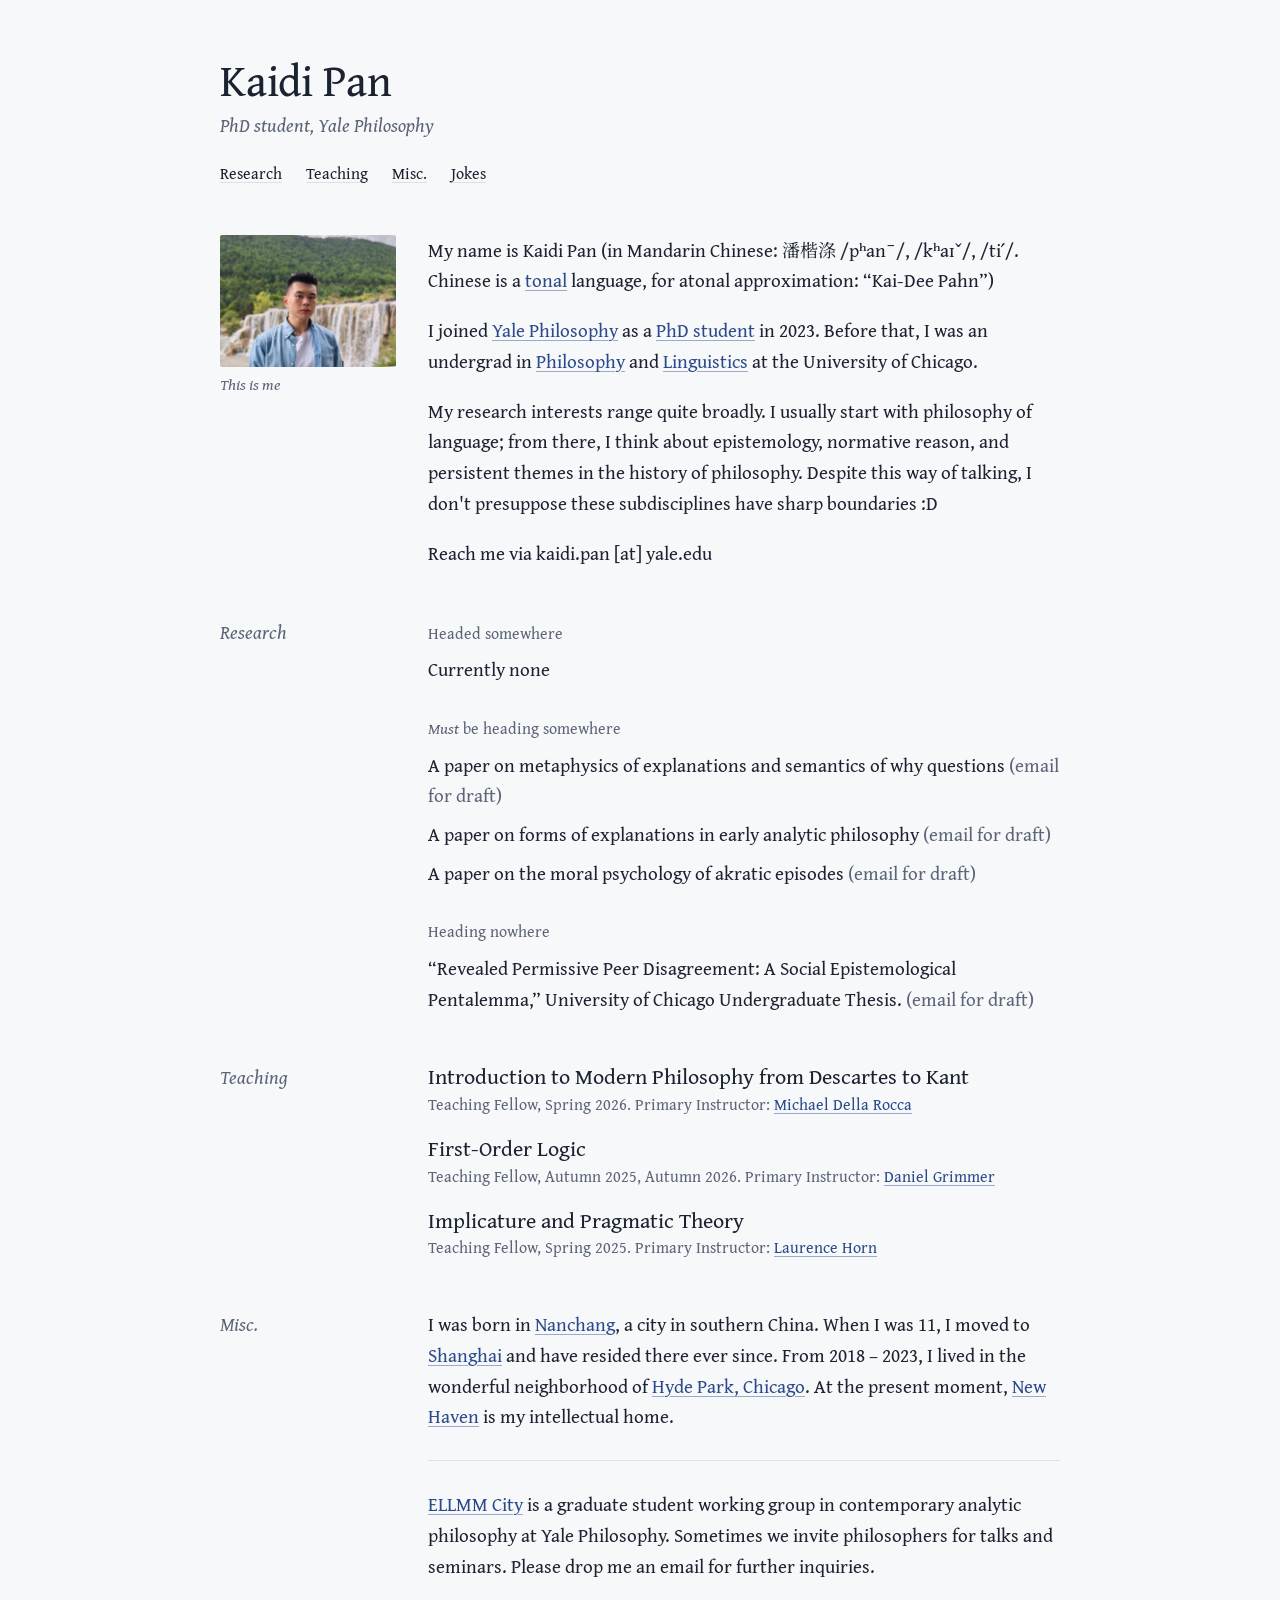
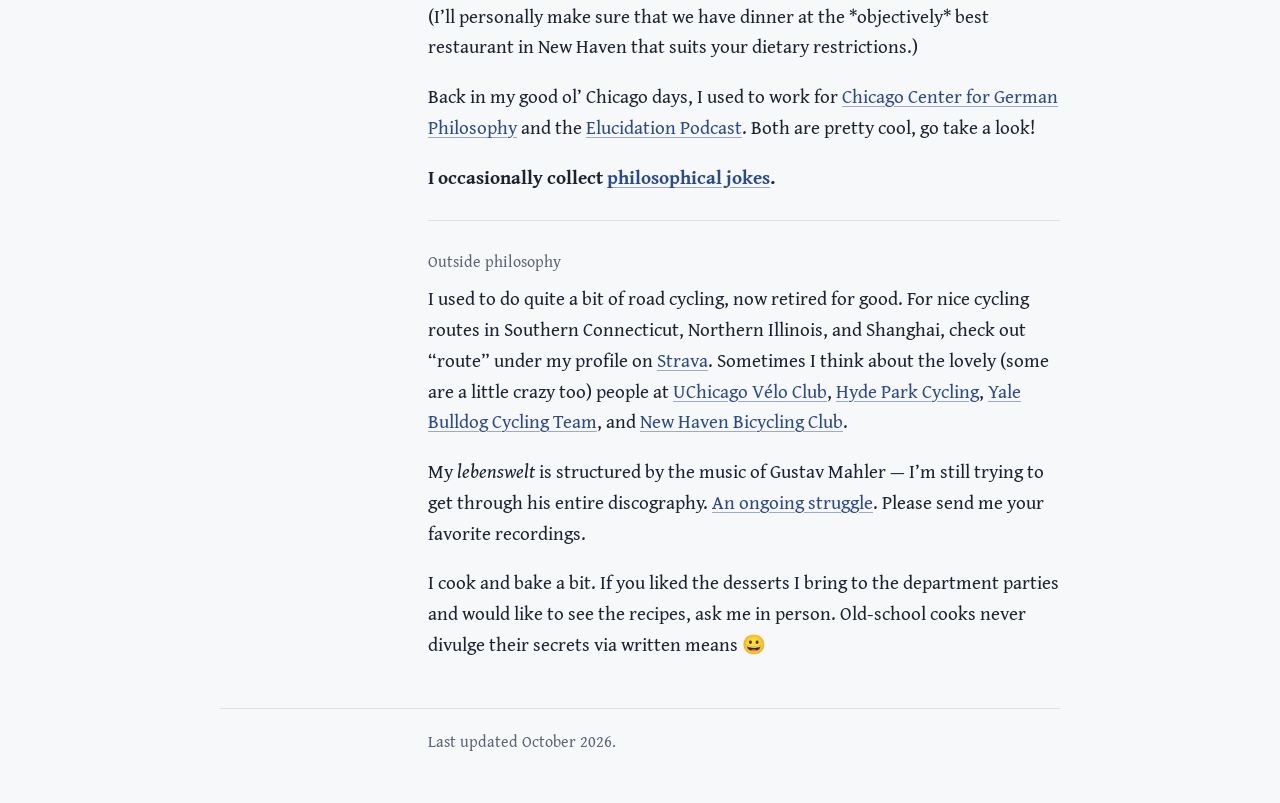
==== index.html @ ba074a7d "Remove 'TBD: Pragmatics' course entry Removed course entry for 'TBD: Pragmatics' from the teaching s" ====
<!doctype html>
<html lang="en">
<head>
  <meta charset="utf-8">
  <meta name="viewport" content="width=device-width, initial-scale=1, viewport-fit=cover">
  <title>Kaidi Pan</title>
  <meta name="description" content="Kaidi Pan, PhD student in philosophy at Yale: philosophy of language, epistemology, and normative reason / metaethics.">
  <link rel="icon" href="favicon.svg" type="image/svg+xml">
  <link rel="preconnect" href="https://fonts.googleapis.com">
  <link rel="preconnect" href="https://fonts.gstatic.com" crossorigin>
  <link rel="stylesheet" href="https://fonts.googleapis.com/css2?family=Gentium+Book+Plus:ital,wght@0,400;0,700;1,400;1,700&display=swap">
  <link rel="stylesheet" href="https://fonts.googleapis.com/css2?family=Noto+Serif+SC&text=%E6%BD%98%E6%A5%B7%E6%B6%A4&display=swap">
  <link rel="stylesheet" href="style.css">
</head>
<body>
<div class="page">

  <header class="masthead">
    <h1>Kaidi Pan</h1>
    <p class="role">PhD student, Yale Philosophy</p>
    <nav class="site-nav" aria-label="Site">
      <ul>
        <li><a href="#research">Research</a></li>
        <li><a href="#teaching">Teaching</a></li>
        <li><a href="#misc">Misc.</a></li>
        <li><a href="jokes.html">Jokes</a></li>
        <!-- To add a CV: put cv.pdf in this folder and uncomment the next line.
        <li><a href="cv.pdf">CV</a></li>
        -->
      </ul>
    </nav>
  </header>

  <main class="stack">

    <!-- HELLO -->
    <section class="row intro" id="hello" aria-label="Hello">
      <figure class="portrait">
        <img src="photo.jpg" width="667" height="500" alt="Kaidi Pan" onerror="this.closest('figure').hidden = true">
        <figcaption>This is me</figcaption>
      </figure>
      <div class="body">
        <p>My name is Kaidi Pan (in Mandarin Chinese: <span lang="zh-Hans" class="hanzi">潘楷涤</span> <span class="ipa">/pʰanˉ/, /kʰaɪˇ/, /tiˊ/</span>. Chinese is a <a href="https://en.wikipedia.org/wiki/Standard_Chinese_phonology#Tones" target="_blank">tonal</a> language, for atonal approximation: “Kai-Dee Pahn”)</p>
        <p>I joined <a href="https://philosophy.yale.edu/" target="_blank">Yale Philosophy</a> as a <a href="https://philosophy.yale.edu/people/graduate-students" target="_blank">PhD student</a> in 2023. Before that, I was an undergrad in <a href="https://philosophy.uchicago.edu/" target="_blank">Philosophy</a> and <a href="https://linguistics.uchicago.edu/">Linguistics</a> at the University of Chicago.</p>
        <p>My research interests range quite broadly. I usually start with philosophy of language; from there, I think about epistemology, normative reason, and persistent themes in the history of philosophy. Despite this way of talking, I don't presuppose these subdisciplines have sharp boundaries :D</p>
        <p>Reach me via kaidi.pan [at] yale.edu</p>
      </div>
    </section>

    <!-- RESEARCH -->
    <section class="row" id="research">
      <h2>Research</h2>
      <div class="body">

        <h3 class="group">Headed somewhere</h3>
        <ul class="items">
          <li>Currently none</li>
          <!-- When a paper is accepted, replace "Currently none" with e.g.
          <li>“Paper Title,” <i>Journal Name</i>, forthcoming. <a href="papers/title.pdf">PDF</a></li>
          -->
        </ul>

        <h3 class="group"><em>Must</em> be heading somewhere</h3>
        <ul class="items">
          <li>A paper on metaphysics of explanations and semantics of why questions <span class="note">(email for draft)</span></li>
          <li>A paper on forms of explanations in early analytic philosophy <span class="note">(email for draft)</span></li>
          <li>A paper on the moral psychology of akratic episodes <span class="note">(email for draft)</span></li>
        </ul>

        <h3 class="group">Heading nowhere</h3>
        <ul class="items">
          <li>“Revealed Permissive Peer Disagreement: A Social Epistemological Pentalemma,” University of Chicago Undergraduate Thesis. <span class="note">(email for draft)</span></li>
        </ul>

      </div>
    </section>

    <!-- TEACHING -->
    <section class="row" id="teaching">
      <h2>Teaching</h2>
      <div class="body">
        <ul class="items courses">
          <li>
            <span class="course">Introduction to Modern Philosophy from Descartes to Kant</span>
            <span class="note">Teaching Fellow, Spring 2026. Primary Instructor: <a href="https://philosophy.yale.edu/profile/michael-della-rocca" target="_blank">Michael Della Rocca</a></span>
          </li>
          <li>
            <span class="course">First-Order Logic</span>
            <span class="note">Teaching Fellow, Autumn 2025, Autumn 2026. Primary Instructor: <a href="https://danielgrimmer.github.io/" target="_blank">Daniel Grimmer</a></span>
          </li>
          <li>
            <span class="course">Implicature and Pragmatic Theory</span>
            <span class="note">Teaching Fellow, Spring 2025. Primary Instructor: <a href="https://ling.yale.edu/profile/laurence-r-horn" target="_blank">Laurence Horn</a></span>
          </li>
        </ul>
      </div>
    </section>

    <!-- MISC. -->
    <section class="row" id="misc">
      <h2>Misc.</h2>
      <div class="body">
        <p>I was born in <a href="https://en.wikipedia.org/wiki/Nanchang" target="_blank">Nanchang</a>, a city in southern China. When I was 11, I moved to <a href="https://en.wikipedia.org/wiki/Shanghai" target="_blank">Shanghai</a> and have resided there ever since. From 2018 – 2023, I lived in the wonderful neighborhood of <a href="https://en.wikipedia.org/wiki/Hyde_Park,_Chicago" target="_blank">Hyde Park, Chicago</a>. At the present moment, <a href="https://en.wikipedia.org/wiki/New_Haven,_Connecticut" target="_blank">New Haven</a> is my intellectual home.</p>

        <hr>

        <p><a href="https://philosophy.yale.edu/graduates/working-groups" target="_blank">ELLMM City</a> is a graduate student working group in contemporary analytic philosophy at Yale Philosophy. Sometimes we invite philosophers for talks and seminars. Please drop me an email for further inquiries.</p>
        <p>(I’ll personally make sure that we have dinner at the *objectively* best restaurant in New Haven that suits your dietary restrictions.)</p>
        <p>Back in my good ol’ Chicago days, I used to work for <a href="https://centerforgermanphilosophy.uchicago.edu/ "target="_blank">Chicago Center for German Philosophy</a> and the <a href="https://elucidations.vercel.app/" target="_blank">Elucidation Podcast</a>. Both are pretty cool, go take a look!</p>
        <p><strong>I occasionally collect <a href="jokes.html">philosophical jokes</a>.</strong></p>

        <hr>

        <h3 class="group">Outside philosophy</h3>
        <p>I used to do quite a bit of road cycling, now retired for good. For nice cycling routes in Southern Connecticut, Northern Illinois, and Shanghai, check out “route” under my profile on <a href="https://www.strava.com/athletes/47119858" target="_blank">Strava</a>. Sometimes I think about the lovely (some are a little crazy too) people at <a href="https://blueprint.uchicago.edu/organization/ucvc" target="_blank">UChicago Vélo Club</a>, <a href="https://hydeparkcycling.org/" target="_blank">Hyde Park Cycling</a>, <a href="http://www.yalecycling.org/" target="_blank">Yale Bulldog Cycling Team</a>, and <a href="https://www.newhavenbicyclingclub.org/" target="_blank">New Haven Bicycling Club</a>.</p>
        <p>My <i lang="de">lebenswelt</i> is structured by the music of Gustav Mahler — I’m still trying to get through his entire discography. <a href="https://open.spotify.com/playlist/34QnlANJVB7xuvrB13A59O" target="_blank">An ongoing struggle</a>. Please send me your favorite recordings.</p>
        <p>I cook and bake a bit. If you liked the desserts I bring to the department parties and would like to see the recipes, ask me in person. Old-school cooks never divulge their secrets via written means 😀</p>
      </div>
    </section>

  </main>

  <footer class="row colophon">
    <p class="body">Last updated October 2026.</p>
  </footer>

</div>
</body>
</html>
---- style.css ----
/* Layout: one column of reading text with a hanging margin on the left for
   example numbers, the photo and section names, the way a linguistics paper
   sets its numbered examples. On phones the margin folds away and everything
   stacks. */

:root {
  /* Colour: cool paper, dark ink, blue-black fountain-pen accent */
  --paper: #f7f8fa;
  --ink: #1b2230;
  --muted: #5b6577;
  --rule: #dce0e7;
  --accent: #2b4a8b;
  --todo-bg: #fff0a6;
  --todo-ink: #3d3300;

  /* Type: Gentium, the typeface linguists use for examples and IPA */
  --serif: "Gentium Book Plus", "Gentium Plus", "Charis SIL", Georgia, "Times New Roman", serif;
  --hanzi: "Noto Serif SC", "Songti SC", "STSong", "SimSun", serif;
  --step--1: 1rem;
  --step-0: 1.1875rem;
  --step-1: 1.375rem;
  --step-3: 2.75rem;

  --margin-col: 11rem;
  color-scheme: light;
}

@media (prefers-color-scheme: dark) {
  :root:not([data-theme="light"]) {
    --paper: #121620;
    --ink: #e3e7ee;
    --muted: #9aa4b5;
    --rule: #2a3140;
    --accent: #9fb6ec;
    --todo-bg: #4a4214;
    --todo-ink: #fff4c2;
    color-scheme: dark;
  }
}

:root[data-theme="dark"] {
  --paper: #121620;
  --ink: #e3e7ee;
  --muted: #9aa4b5;
  --rule: #2a3140;
  --accent: #9fb6ec;
  --todo-bg: #4a4214;
  --todo-ink: #fff4c2;
  color-scheme: dark;
}

*, *::before, *::after { box-sizing: border-box; }

html { -webkit-text-size-adjust: 100%; }

[hidden] { display: none !important; }

body {
  margin: 0;
  background: var(--paper);
  color: var(--ink);
  font-family: var(--serif);
  font-size: var(--step-0);
  line-height: 1.62;
  font-kerning: normal;
  text-rendering: optimizeLegibility;
}

::selection { background: var(--accent); color: var(--paper); }

.page {
  max-width: 55rem;
  margin-inline: auto;
  padding-inline: 1.25rem;
  padding-block: 3.5rem 3rem;
  display: flex;
  flex-direction: column;
  gap: 3rem;
}

.stack {
  display: flex;
  flex-direction: column;
  gap: 3rem;
}

/* ---------- Links ---------- */

a {
  color: var(--accent);
  text-decoration-line: underline;
  text-decoration-thickness: 1px;
  text-underline-offset: 0.18em;
  text-decoration-color: color-mix(in srgb, var(--accent) 45%, transparent);
}
a:hover { text-decoration-color: var(--accent); }
a:focus-visible {
  outline: 2px solid var(--accent);
  outline-offset: 3px;
  border-radius: 2px;
}

/* ---------- Header ---------- */

.masthead { display: flex; flex-direction: column; gap: 0.35rem; }

.masthead h1 {
  margin: 0;
  font-size: var(--step-3);
  font-weight: 400;
  line-height: 1.1;
  letter-spacing: -0.005em;
  text-wrap: balance;
}
.masthead h1 a { color: inherit; text-decoration: none; }

.role { margin: 0; font-style: italic; color: var(--muted); }

.site-nav ul {
  list-style: none;
  margin: 0.9rem 0 0;
  padding: 0;
  display: flex;
  flex-wrap: wrap;
  gap: 0.25rem 1.5rem;
  font-size: var(--step--1);
}
.site-nav a { color: var(--ink); text-decoration-color: var(--rule); }
.site-nav a:hover { color: var(--accent); text-decoration-color: var(--accent); }
.site-nav a[aria-current="page"] { text-decoration-color: var(--ink); }

/* ---------- Margin grid (shared by the example and every section) ---------- */

.row {
  display: grid;
  grid-template-columns: minmax(0, 1fr);
  row-gap: 0.6rem;
}

@media (min-width: 48rem) {
  .row {
    grid-template-columns: var(--margin-col) minmax(0, 1fr);
    column-gap: 2rem;
    align-items: baseline;
  }
  .row > .body { grid-column: 2; }
  .row.intro { align-items: start; }
}

/* ---------- Example (1) ---------- */

.example {
  margin: 0;
  grid-template-columns: 2.75rem minmax(0, 1fr);
  align-items: baseline;
  font-size: var(--step-1);
  line-height: 1.5;
}
@media (min-width: 48rem) {
  .example { grid-template-columns: var(--margin-col) minmax(0, 1fr); column-gap: 2rem; }
}

.exnum { color: var(--muted); font-variant-numeric: tabular-nums; }

.ex-items { list-style: none; margin: 0; padding: 0; }
.ex-items li {
  display: grid;
  grid-template-columns: 1.8rem minmax(0, 1fr);
}
.ex-items li > span:first-child { color: var(--muted); }

/* ---------- Photo ---------- */

.portrait {
  margin: 0 0 0.6rem;
  max-width: var(--margin-col);
  display: flex;
  flex-direction: column;
  gap: 0.35rem;
}
.portrait img {
  display: block;
  width: 100%;
  height: auto;
  aspect-ratio: 4 / 3;
  object-fit: cover;
  border-radius: 2px;
}
.portrait figcaption { font-size: var(--step--1); font-style: italic; color: var(--muted); }

/* ---------- Sections ---------- */

.row > h2 {
  margin: 0;
  font-size: var(--step-0);
  font-weight: 400;
  font-style: italic;
  color: var(--muted);
}

.body { min-width: 0; }
.body > :first-child { margin-top: 0; }
.body > :last-child { margin-bottom: 0; }

p { margin: 0 0 1em; max-width: 36em; }

.hanzi { font-family: var(--hanzi); font-size: 0.95em; }
.ipa { white-space: nowrap; }

hr {
  border: 0;
  border-top: 1px solid var(--rule);
  margin: 1.75rem 0;
  max-width: 36em;
}

h3.group {
  margin: 0 0 0.5rem;
  font-size: var(--step--1);
  font-weight: 400;
  color: var(--muted);
}
.body > * + h3.group { margin-top: 1.9rem; }
hr + h3.group { margin-top: 0 !important; }

.items {
  list-style: none;
  margin: 0;
  padding: 0;
  display: flex;
  flex-direction: column;
  gap: 0.5rem;
  max-width: 36em;
}

.note { color: var(--muted); }

.courses { gap: 1rem; }
.courses li { display: flex; flex-direction: column; }
.courses .course { font-size: var(--step-1); line-height: 1.35; }
.courses .note { font-size: var(--step--1); }

/* ---------- Footer ---------- */

.colophon {
  padding-top: 1.25rem;
  border-top: 1px solid var(--rule);
  font-size: var(--step--1);
  color: var(--muted);
}
.colophon p { margin: 0; }

/* ---------- Jokes page ---------- */

.epigraph { margin: 1.25rem 0 0; max-width: 34em; }
.epigraph p:first-child { font-size: var(--step-1); line-height: 1.45; margin-bottom: 0.35rem; }

.joke-list { display: flex; flex-direction: column; }

.joke {
  padding-block: 1.75rem;
  border-top: 1px solid var(--rule);
}
.joke:first-child { border-top: 0; padding-top: 0; }
.joke:last-child { padding-bottom: 0; }

.joke > .label {
  margin: 0;
  font-size: var(--step--1);
  font-weight: 400;
  line-height: 1.45;
  color: var(--muted);
  text-wrap: balance;
}

.joke .body p { margin: 0 0 0.55em; }
.joke .body p.variant { margin-top: 1.2rem; }
.joke .body .source,
.epigraph .source { color: var(--muted); font-size: var(--step--1); }

/* ---------- Placeholders you still need to fill in ---------- */

mark.todo {
  background: var(--todo-bg);
  color: var(--todo-ink);
  padding: 0.05em 0.25em;
  border-radius: 2px;
  font-size: 0.92em;
}

@media print {
  .site-nav { display: none; }
  body { background: #fff; color: #000; }
}
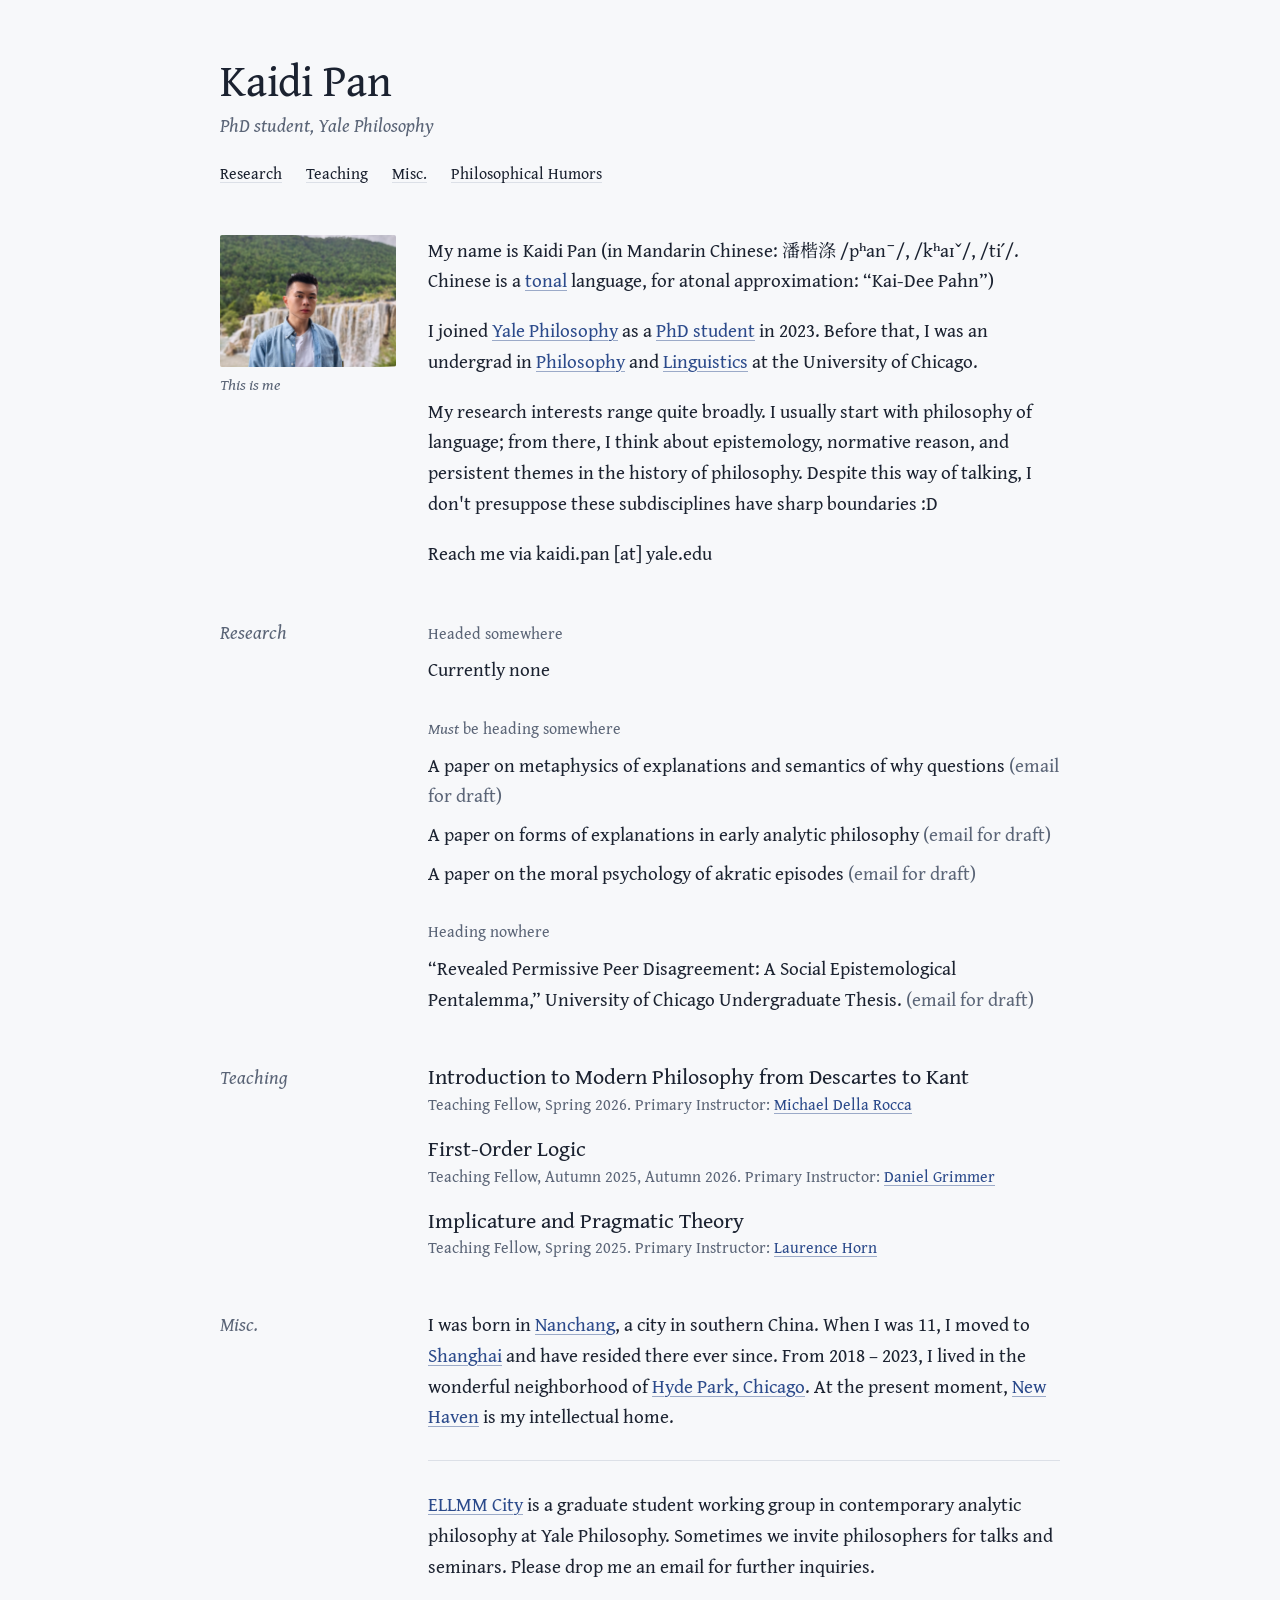
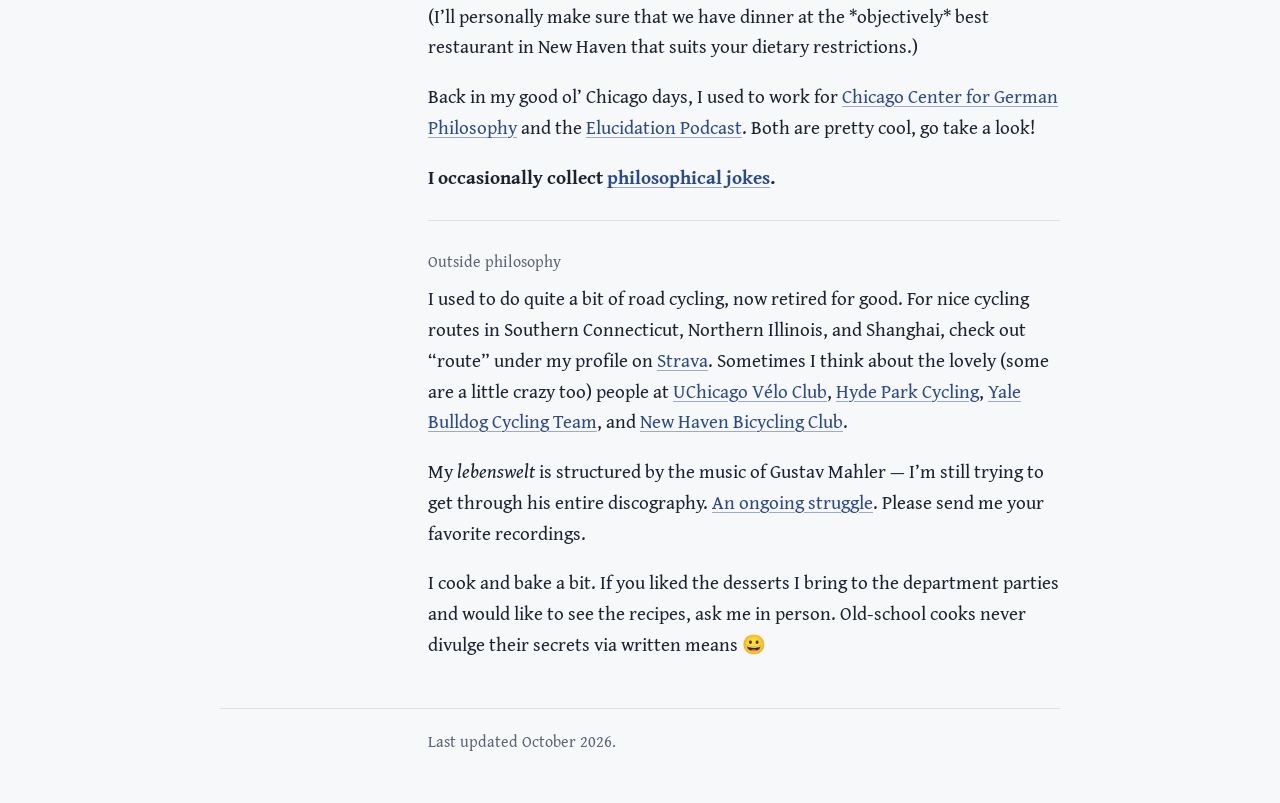
==== commit 82834b6c: "Rename 'Jokes' link to 'Philosophical Humors'" ====
--- a/index.html
+++ b/index.html
@@ -23,7 +23,7 @@
         <li><a href="#research">Research</a></li>
         <li><a href="#teaching">Teaching</a></li>
         <li><a href="#misc">Misc.</a></li>
-        <li><a href="jokes.html">Jokes</a></li>
+        <li><a href="jokes.html">Philosophical Humors</a></li>
         <!-- To add a CV: put cv.pdf in this folder and uncomment the next line.
         <li><a href="cv.pdf">CV</a></li>
         -->
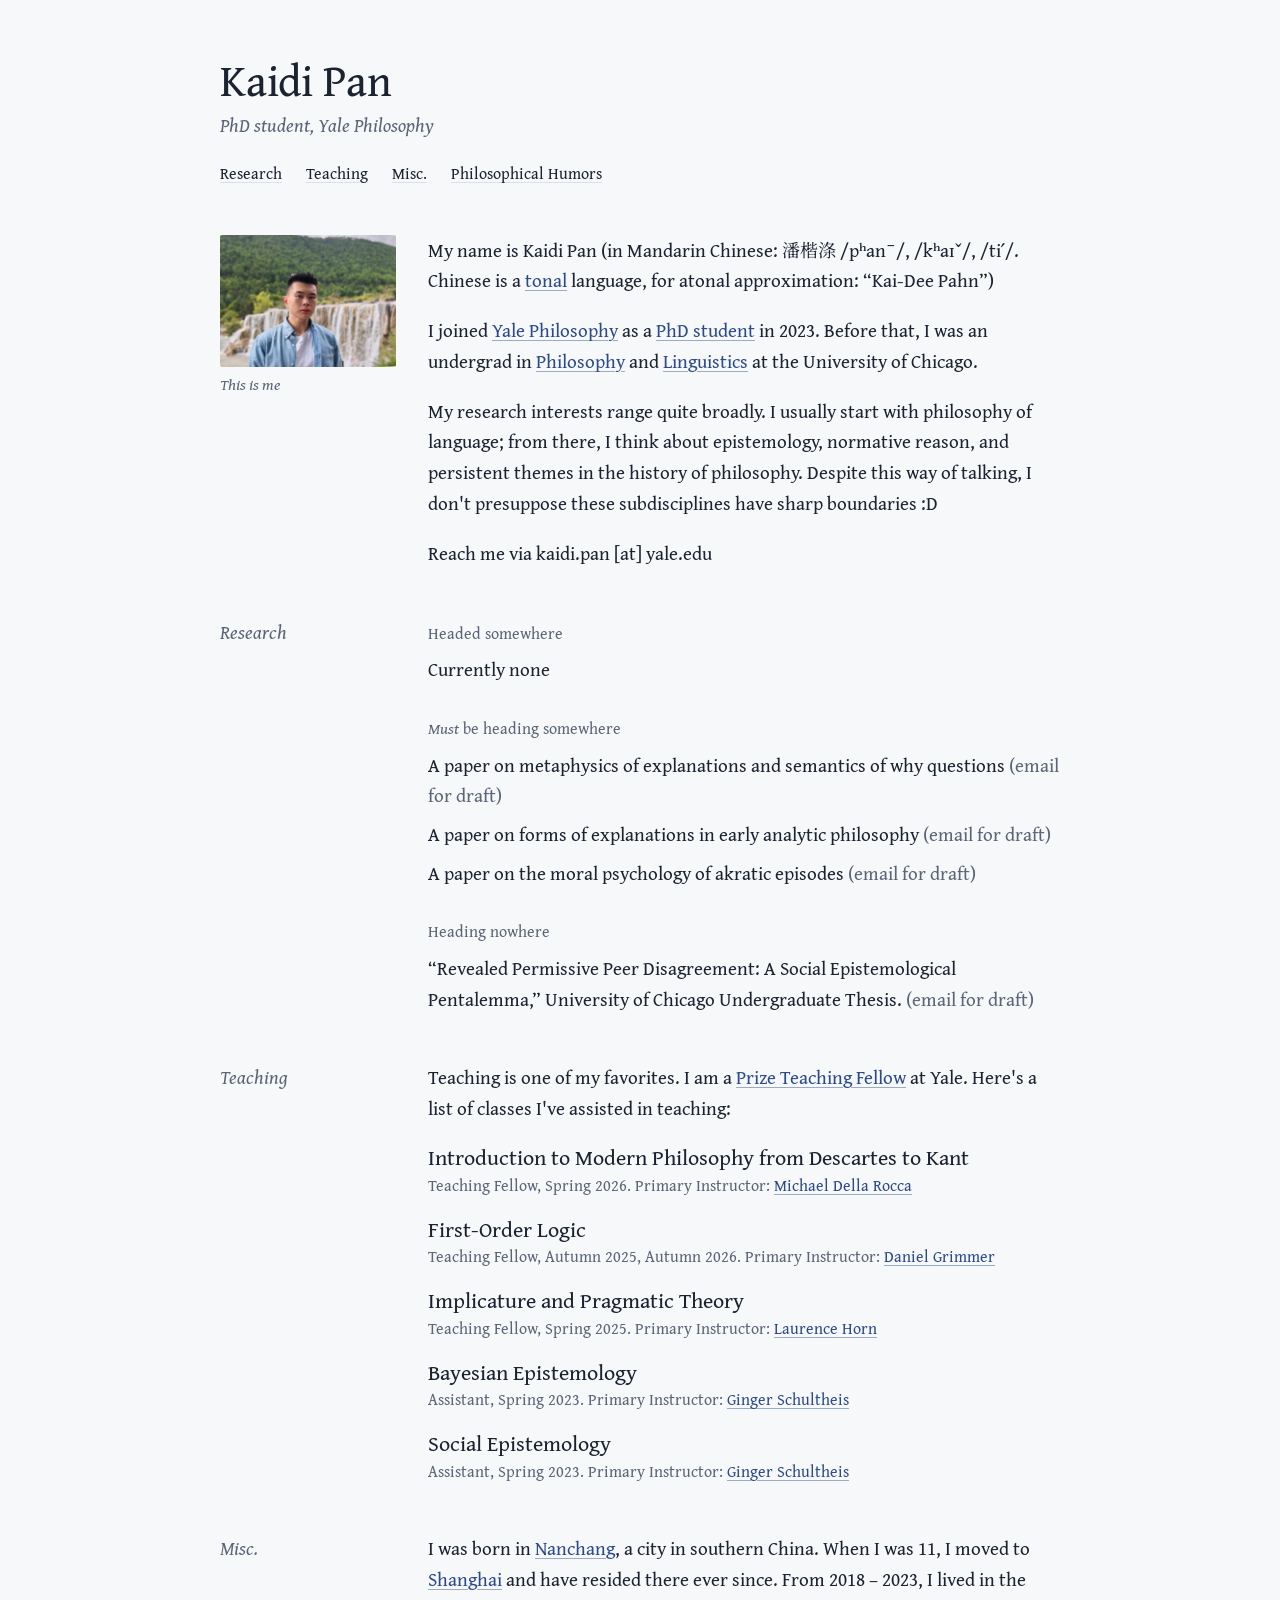
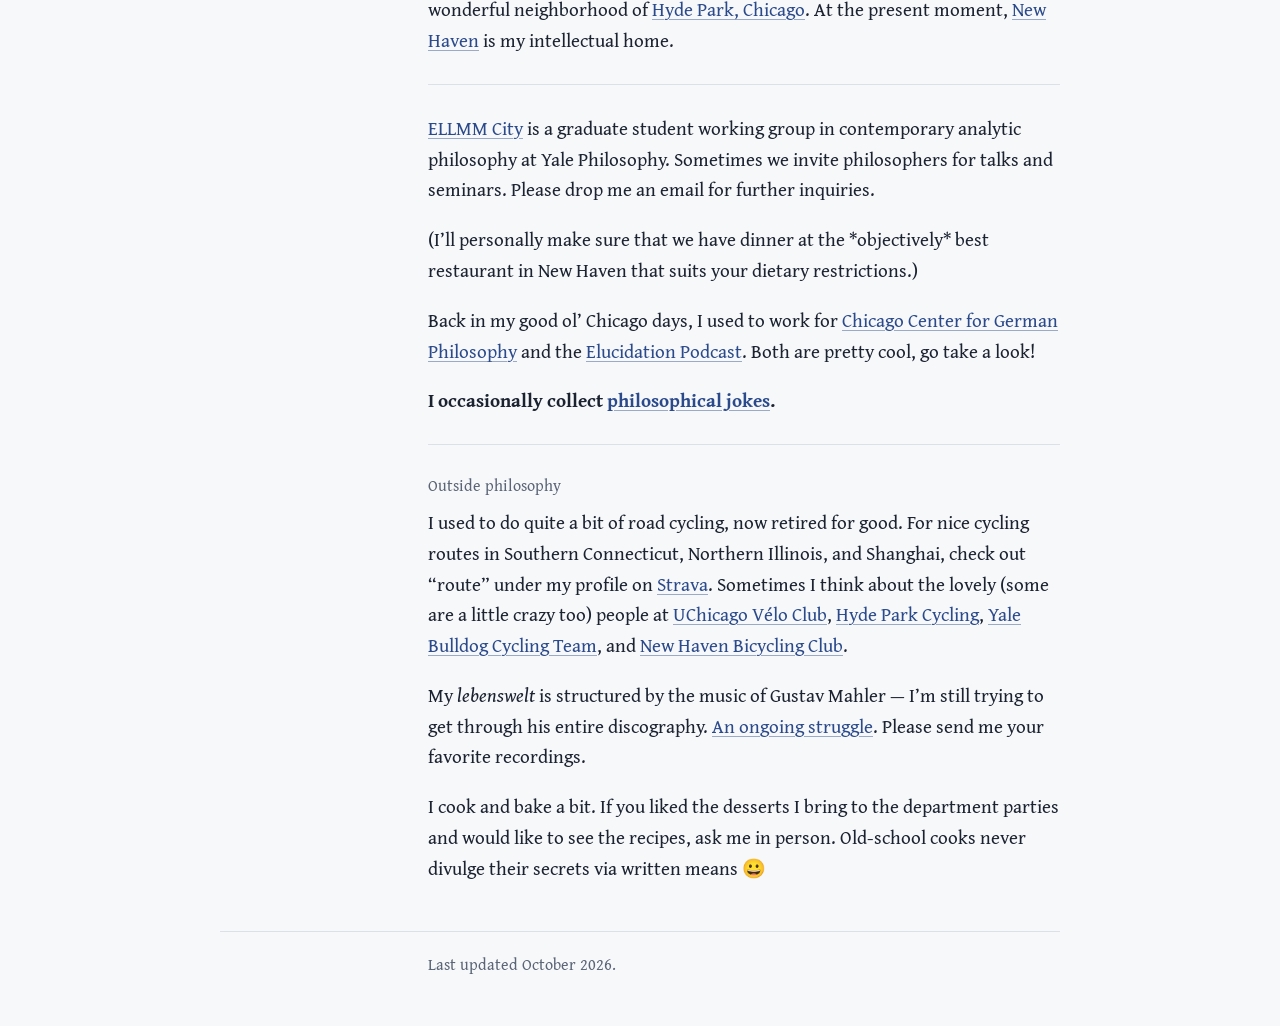
==== commit ab8efcd3: "Update teaching section with new courses Added additional teaching experience as an assistant for Ba" ====
--- a/index.html
+++ b/index.html
@@ -79,6 +79,7 @@
     <section class="row" id="teaching">
       <h2>Teaching</h2>
       <div class="body">
+        <p> Teaching is one of my favorites. I am a <a href="https://gsas.yale.edu/teaching-fellow-program/prize-teaching-fellows" target="_blank">Prize Teaching Fellow</a></span> at Yale. Here's a list of classes I've assisted in teaching:
         <ul class="items courses">
           <li>
             <span class="course">Introduction to Modern Philosophy from Descartes to Kant</span>
@@ -91,6 +92,14 @@
           <li>
             <span class="course">Implicature and Pragmatic Theory</span>
             <span class="note">Teaching Fellow, Spring 2025. Primary Instructor: <a href="https://ling.yale.edu/profile/laurence-r-horn" target="_blank">Laurence Horn</a></span>
+          </li>
+          <li>
+            <span class="course">Bayesian Epistemology</span>
+            <span class="note">Assistant, Spring 2023. Primary Instructor: <a href="https://www.gingerschultheis.com/" target="_blank">Ginger Schultheis</a></span>
+          </li>
+          <li>
+            <span class="course">Social Epistemology</span>
+            <span class="note">Assistant, Spring 2023. Primary Instructor: <a href="https://www.gingerschultheis.com/" target="_blank">Ginger Schultheis</a></span>
           </li>
         </ul>
       </div>
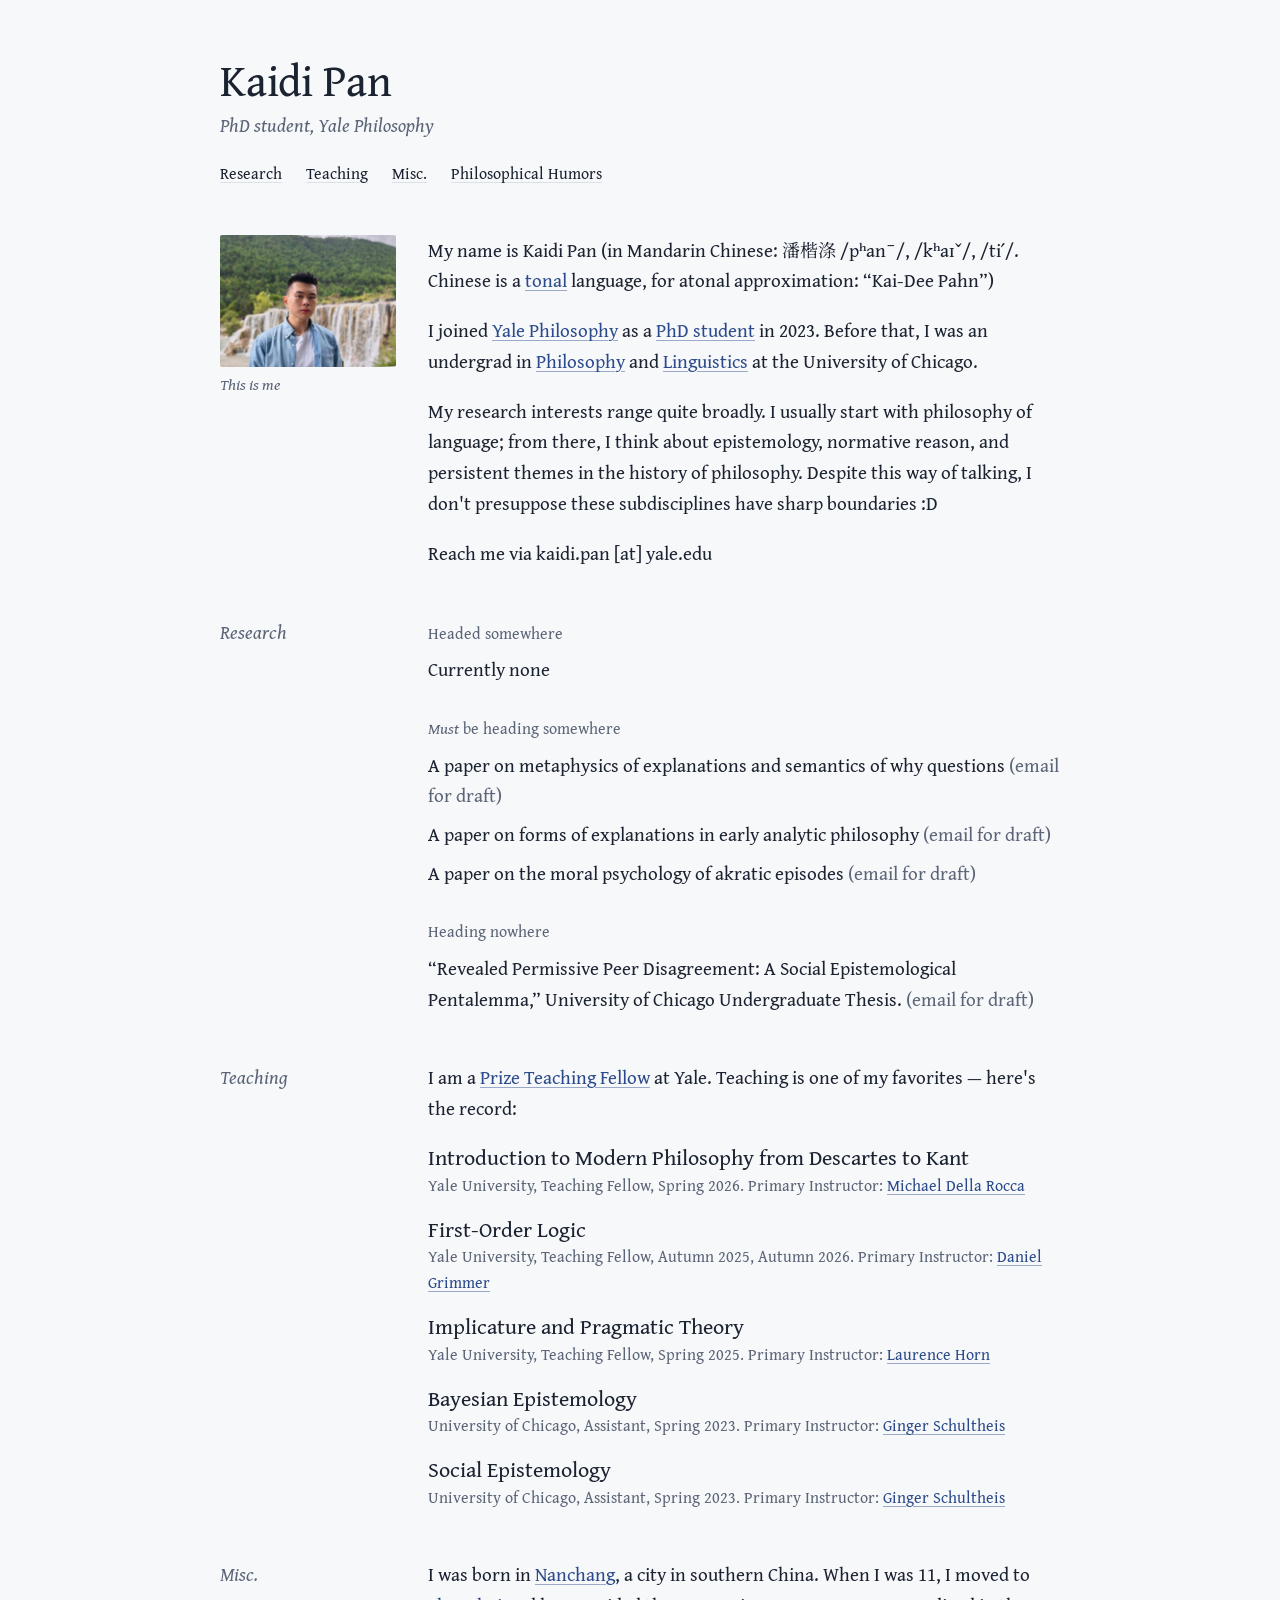
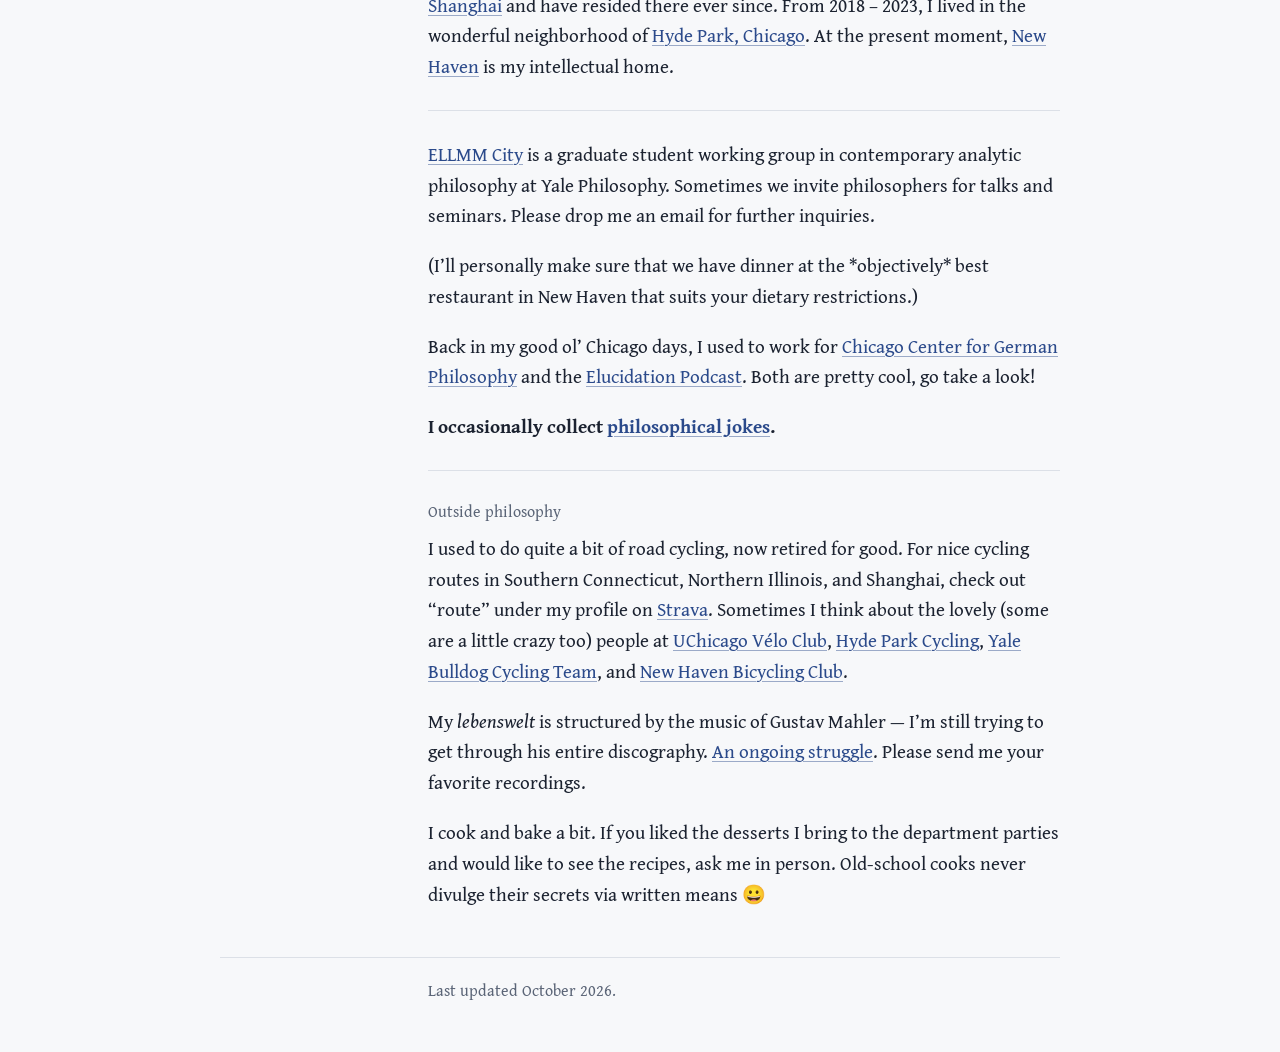
==== commit ec637035: "Add university names to teaching experience Updated teaching section to include university names for" ====
--- a/index.html
+++ b/index.html
@@ -79,27 +79,27 @@
     <section class="row" id="teaching">
       <h2>Teaching</h2>
       <div class="body">
-        <p> Teaching is one of my favorites. I am a <a href="https://gsas.yale.edu/teaching-fellow-program/prize-teaching-fellows" target="_blank">Prize Teaching Fellow</a></span> at Yale. Here's a list of classes I've assisted in teaching:
+        <p> I am a <a href="https://gsas.yale.edu/teaching-fellow-program/prize-teaching-fellows" target="_blank">Prize Teaching Fellow</a></span> at Yale. Teaching is one of my favorites — here's the record:
         <ul class="items courses">
           <li>
             <span class="course">Introduction to Modern Philosophy from Descartes to Kant</span>
-            <span class="note">Teaching Fellow, Spring 2026. Primary Instructor: <a href="https://philosophy.yale.edu/profile/michael-della-rocca" target="_blank">Michael Della Rocca</a></span>
+            <span class="note">Yale University, Teaching Fellow, Spring 2026. Primary Instructor: <a href="https://philosophy.yale.edu/profile/michael-della-rocca" target="_blank">Michael Della Rocca</a></span>
           </li>
           <li>
             <span class="course">First-Order Logic</span>
-            <span class="note">Teaching Fellow, Autumn 2025, Autumn 2026. Primary Instructor: <a href="https://danielgrimmer.github.io/" target="_blank">Daniel Grimmer</a></span>
+            <span class="note">Yale University, Teaching Fellow, Autumn 2025, Autumn 2026. Primary Instructor: <a href="https://danielgrimmer.github.io/" target="_blank">Daniel Grimmer</a></span>
           </li>
           <li>
             <span class="course">Implicature and Pragmatic Theory</span>
-            <span class="note">Teaching Fellow, Spring 2025. Primary Instructor: <a href="https://ling.yale.edu/profile/laurence-r-horn" target="_blank">Laurence Horn</a></span>
+            <span class="note">Yale University, Teaching Fellow, Spring 2025. Primary Instructor: <a href="https://ling.yale.edu/profile/laurence-r-horn" target="_blank">Laurence Horn</a></span>
           </li>
           <li>
             <span class="course">Bayesian Epistemology</span>
-            <span class="note">Assistant, Spring 2023. Primary Instructor: <a href="https://www.gingerschultheis.com/" target="_blank">Ginger Schultheis</a></span>
+            <span class="note">University of Chicago, Assistant, Spring 2023. Primary Instructor: <a href="https://www.gingerschultheis.com/" target="_blank">Ginger Schultheis</a></span>
           </li>
           <li>
             <span class="course">Social Epistemology</span>
-            <span class="note">Assistant, Spring 2023. Primary Instructor: <a href="https://www.gingerschultheis.com/" target="_blank">Ginger Schultheis</a></span>
+            <span class="note">University of Chicago, Assistant, Spring 2023. Primary Instructor: <a href="https://www.gingerschultheis.com/" target="_blank">Ginger Schultheis</a></span>
           </li>
         </ul>
       </div>
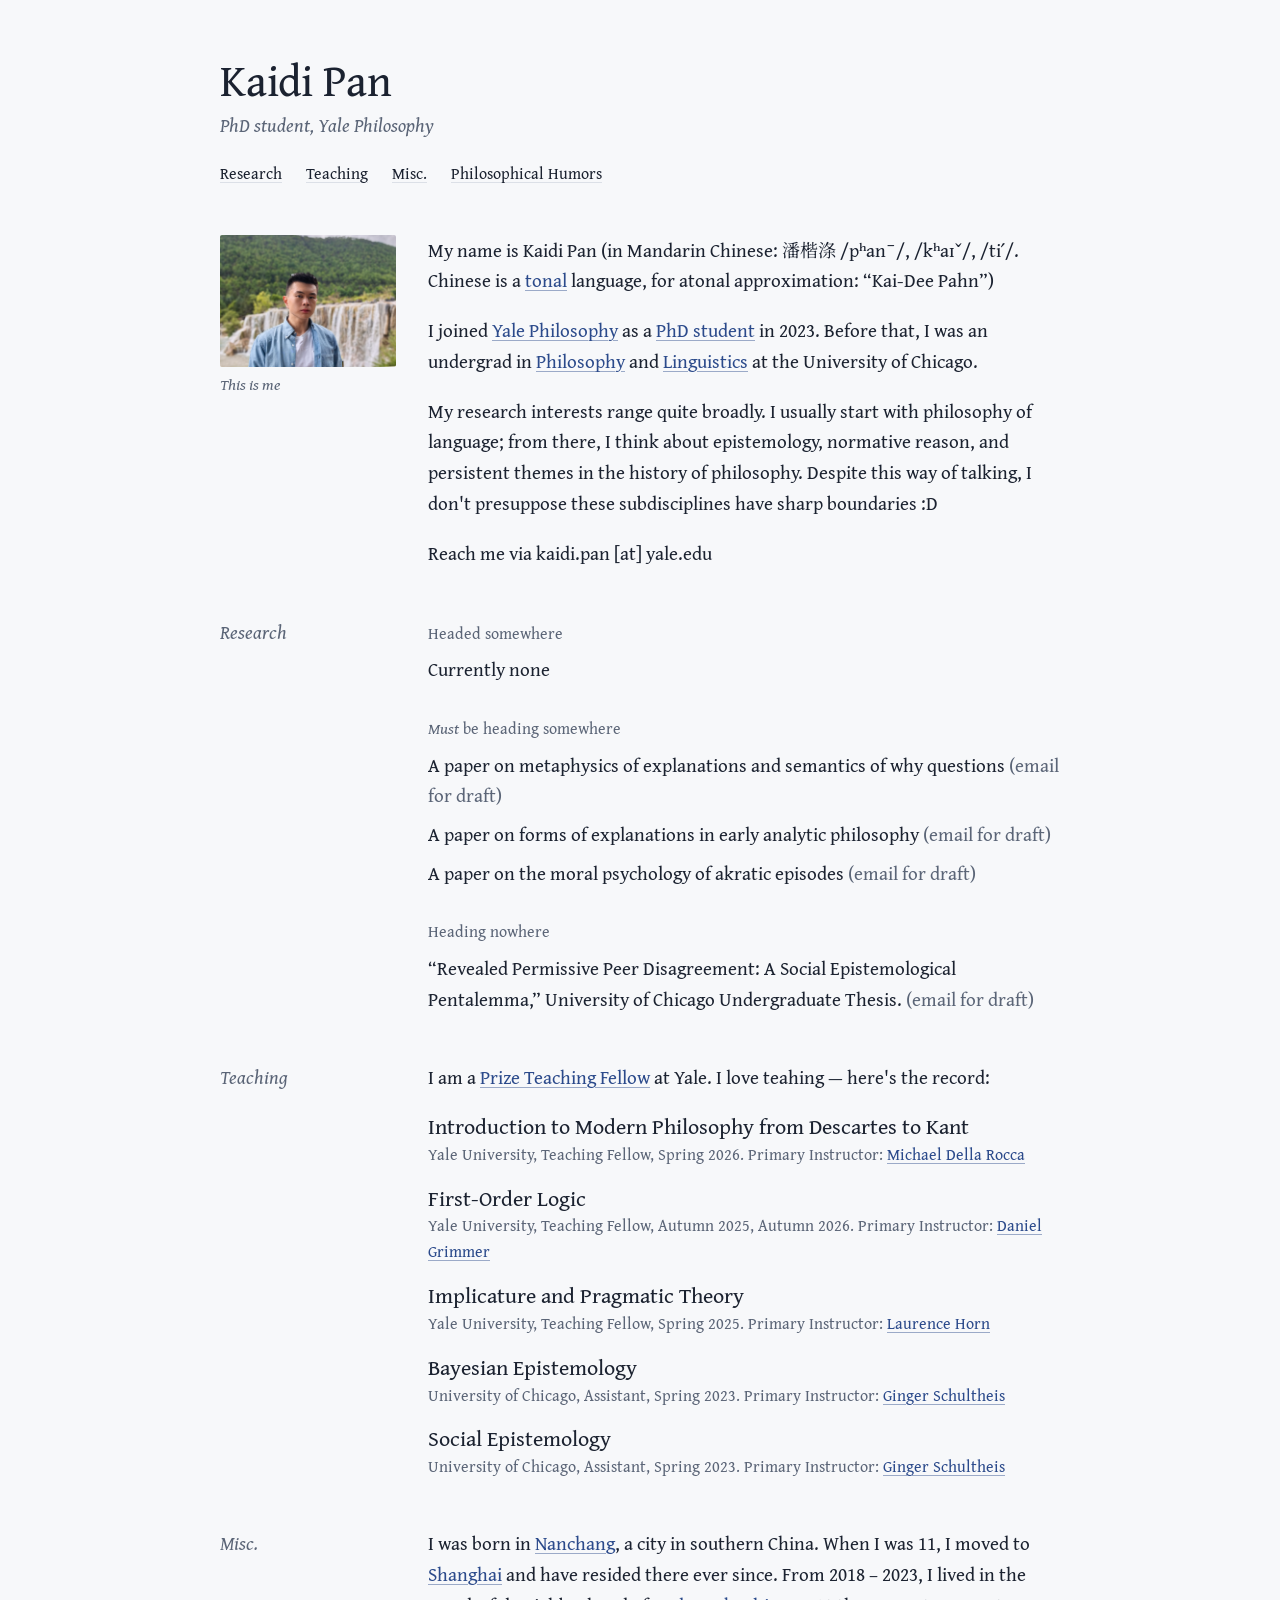
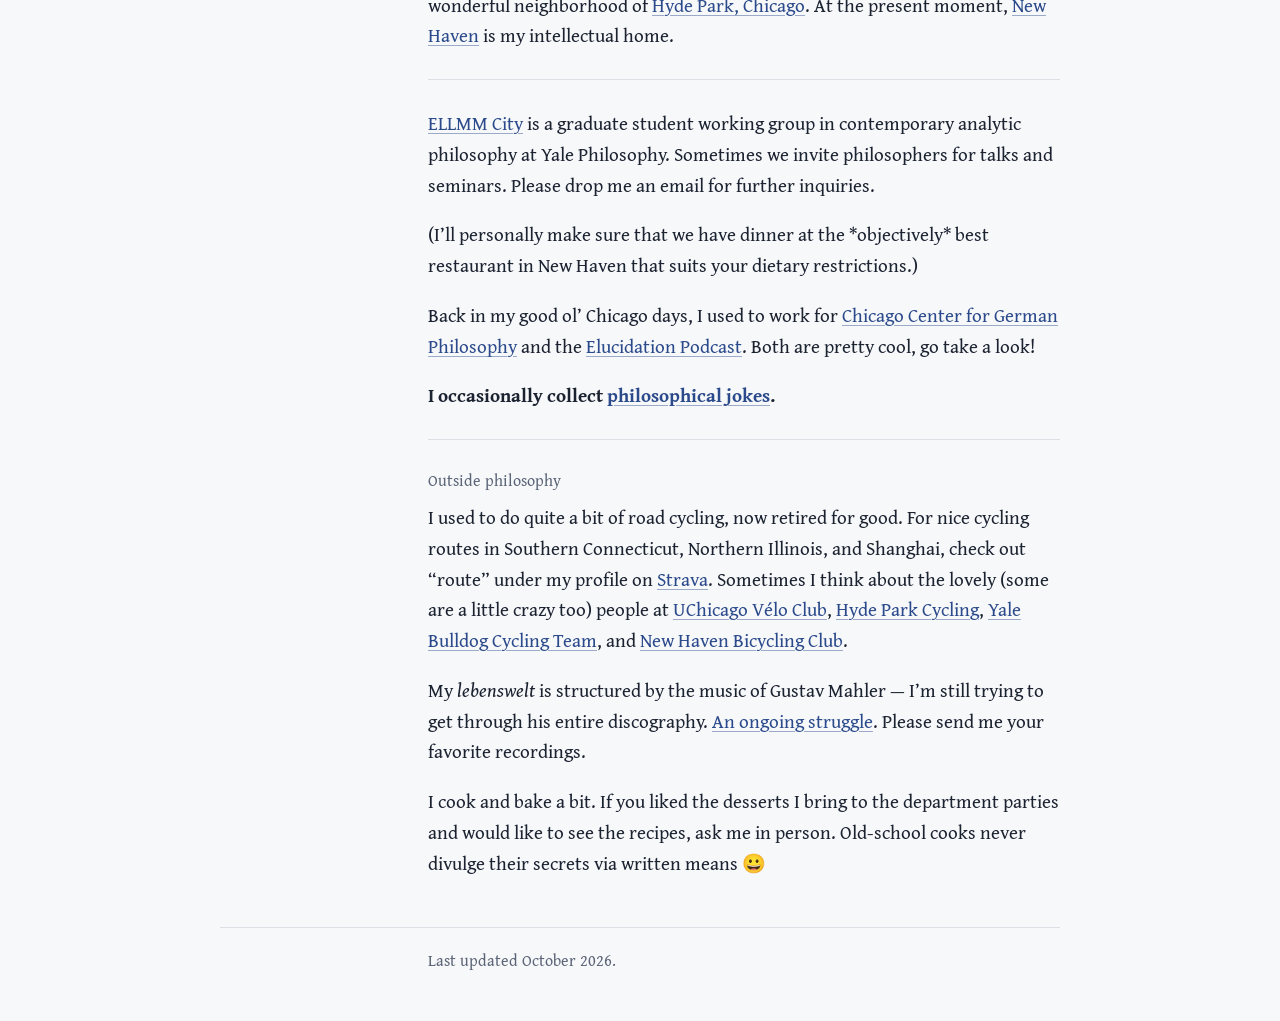
==== commit dca8cb91: "Fix typo in teaching description Corrected a typo in the teaching section." ====
--- a/index.html
+++ b/index.html
@@ -79,7 +79,7 @@
     <section class="row" id="teaching">
       <h2>Teaching</h2>
       <div class="body">
-        <p> I am a <a href="https://gsas.yale.edu/teaching-fellow-program/prize-teaching-fellows" target="_blank">Prize Teaching Fellow</a></span> at Yale. Teaching is one of my favorites — here's the record:
+        <p> I am a <a href="https://gsas.yale.edu/teaching-fellow-program/prize-teaching-fellows" target="_blank">Prize Teaching Fellow</a></span> at Yale. I love teahing — here's the record:
         <ul class="items courses">
           <li>
             <span class="course">Introduction to Modern Philosophy from Descartes to Kant</span>
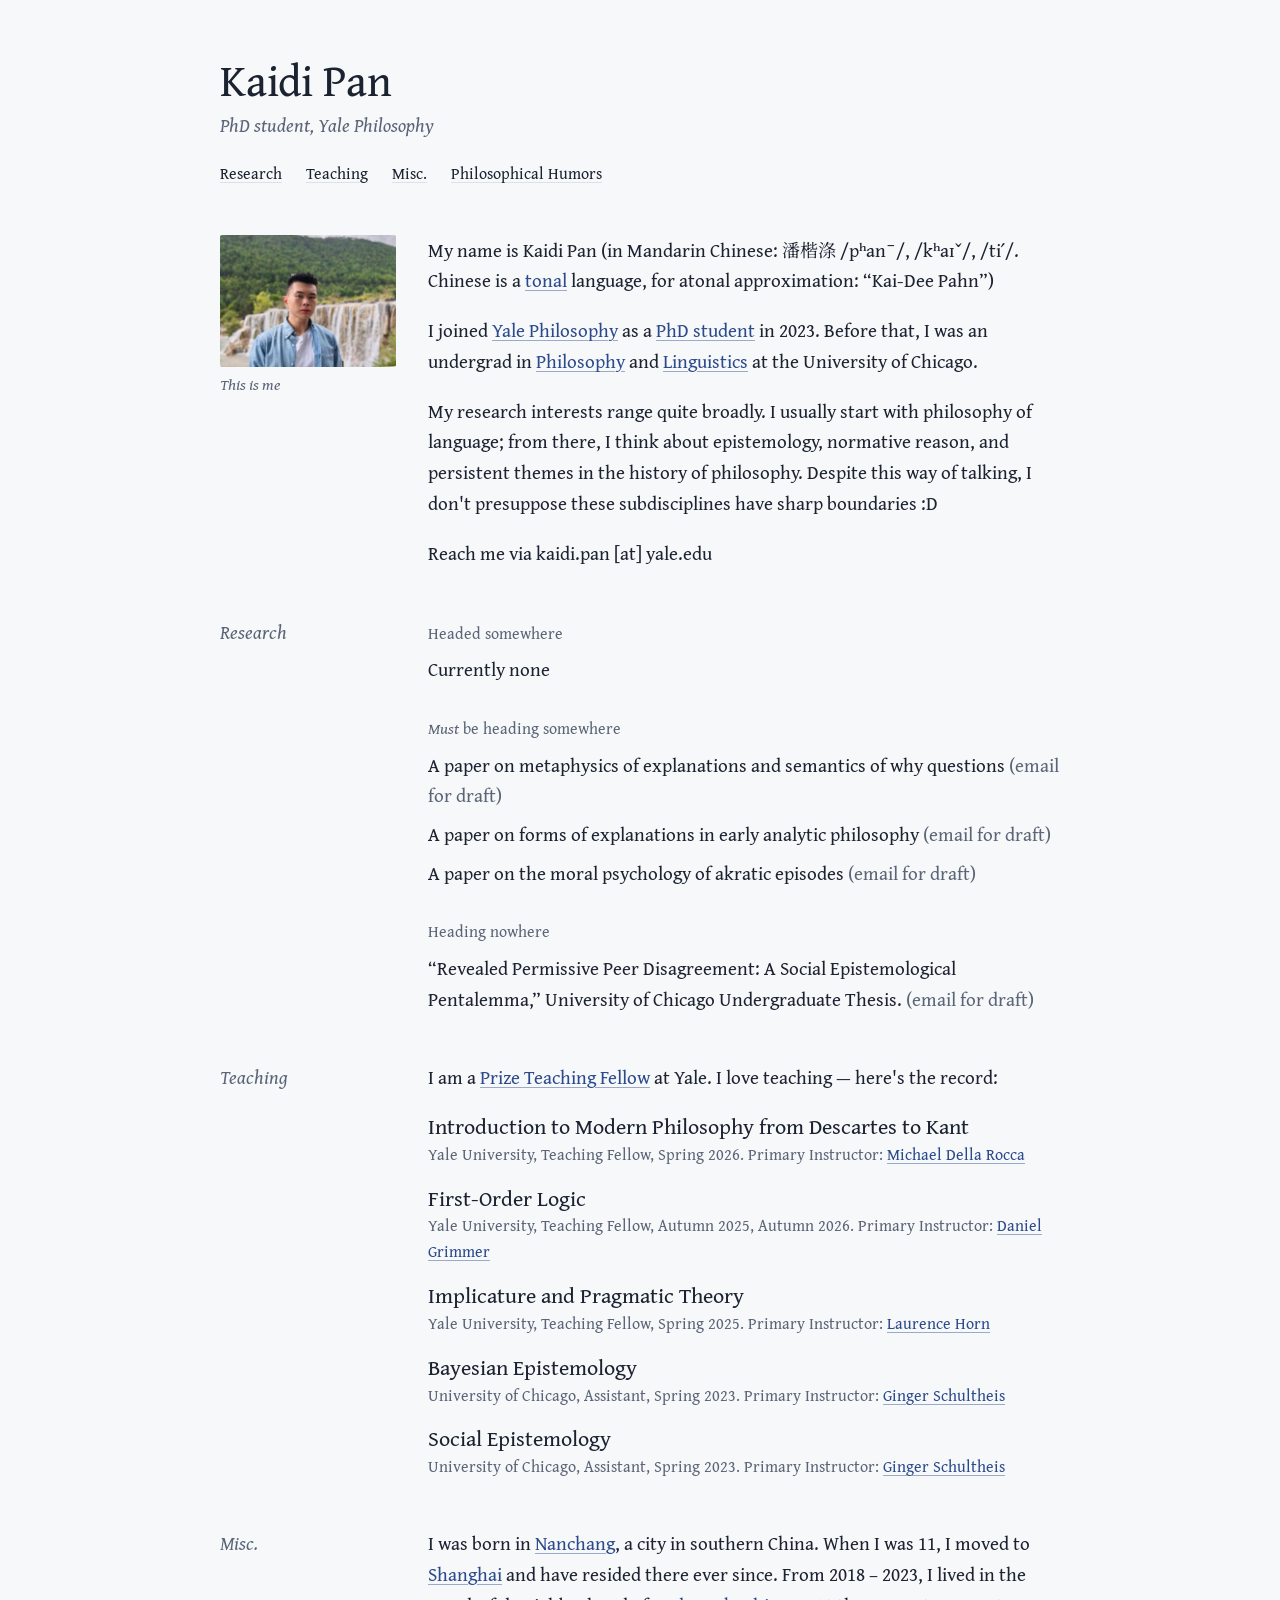
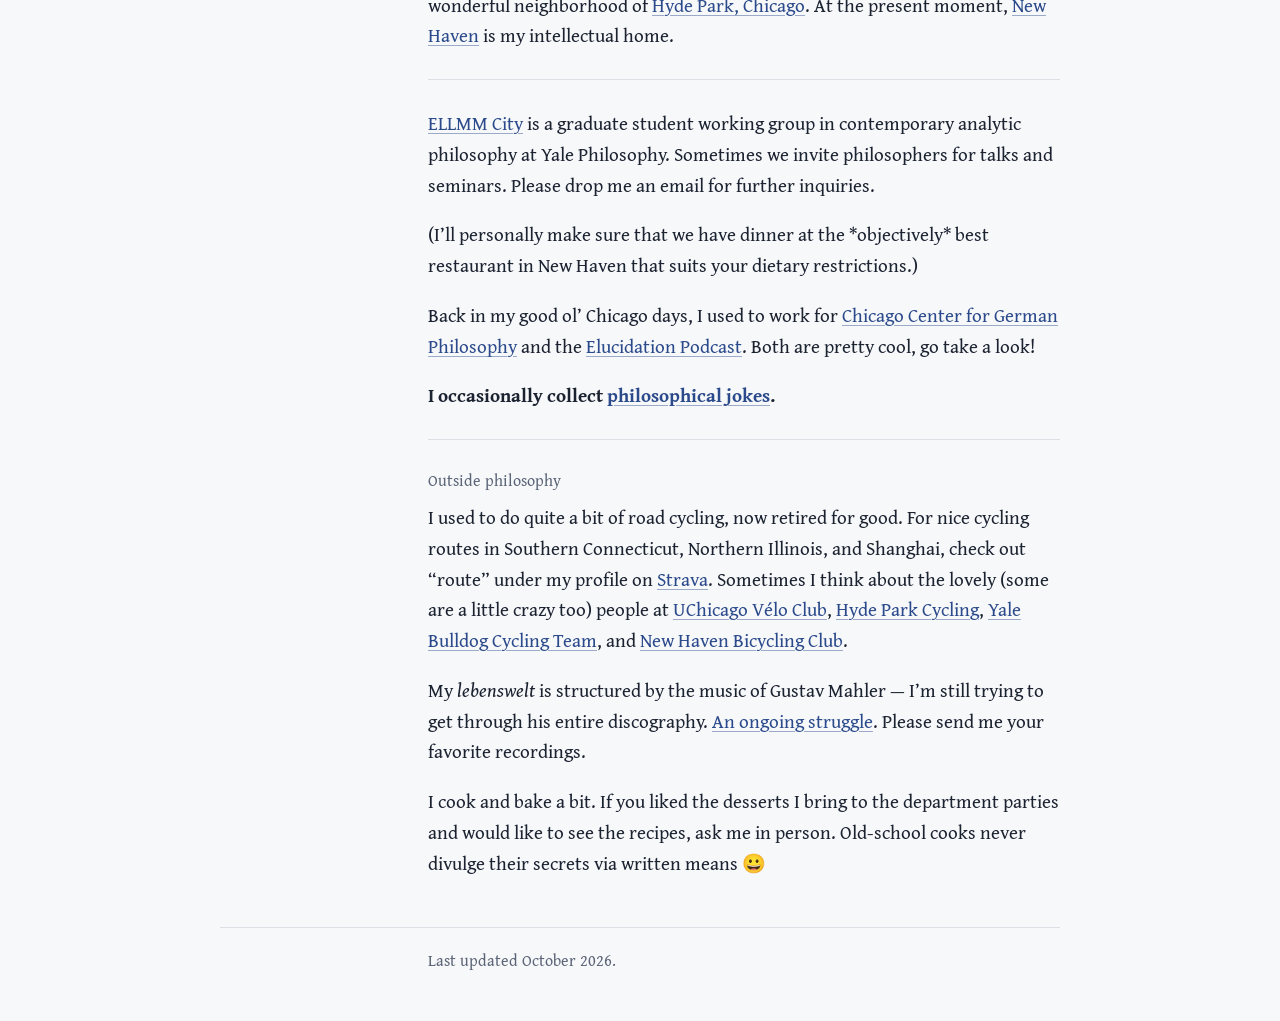
==== commit 674f7e9d: "Fix typo in teaching section" ====
--- a/index.html
+++ b/index.html
@@ -79,7 +79,7 @@
     <section class="row" id="teaching">
       <h2>Teaching</h2>
       <div class="body">
-        <p> I am a <a href="https://gsas.yale.edu/teaching-fellow-program/prize-teaching-fellows" target="_blank">Prize Teaching Fellow</a></span> at Yale. I love teahing — here's the record:
+        <p> I am a <a href="https://gsas.yale.edu/teaching-fellow-program/prize-teaching-fellows" target="_blank">Prize Teaching Fellow</a></span> at Yale. I love teaching — here's the record:
         <ul class="items courses">
           <li>
             <span class="course">Introduction to Modern Philosophy from Descartes to Kant</span>
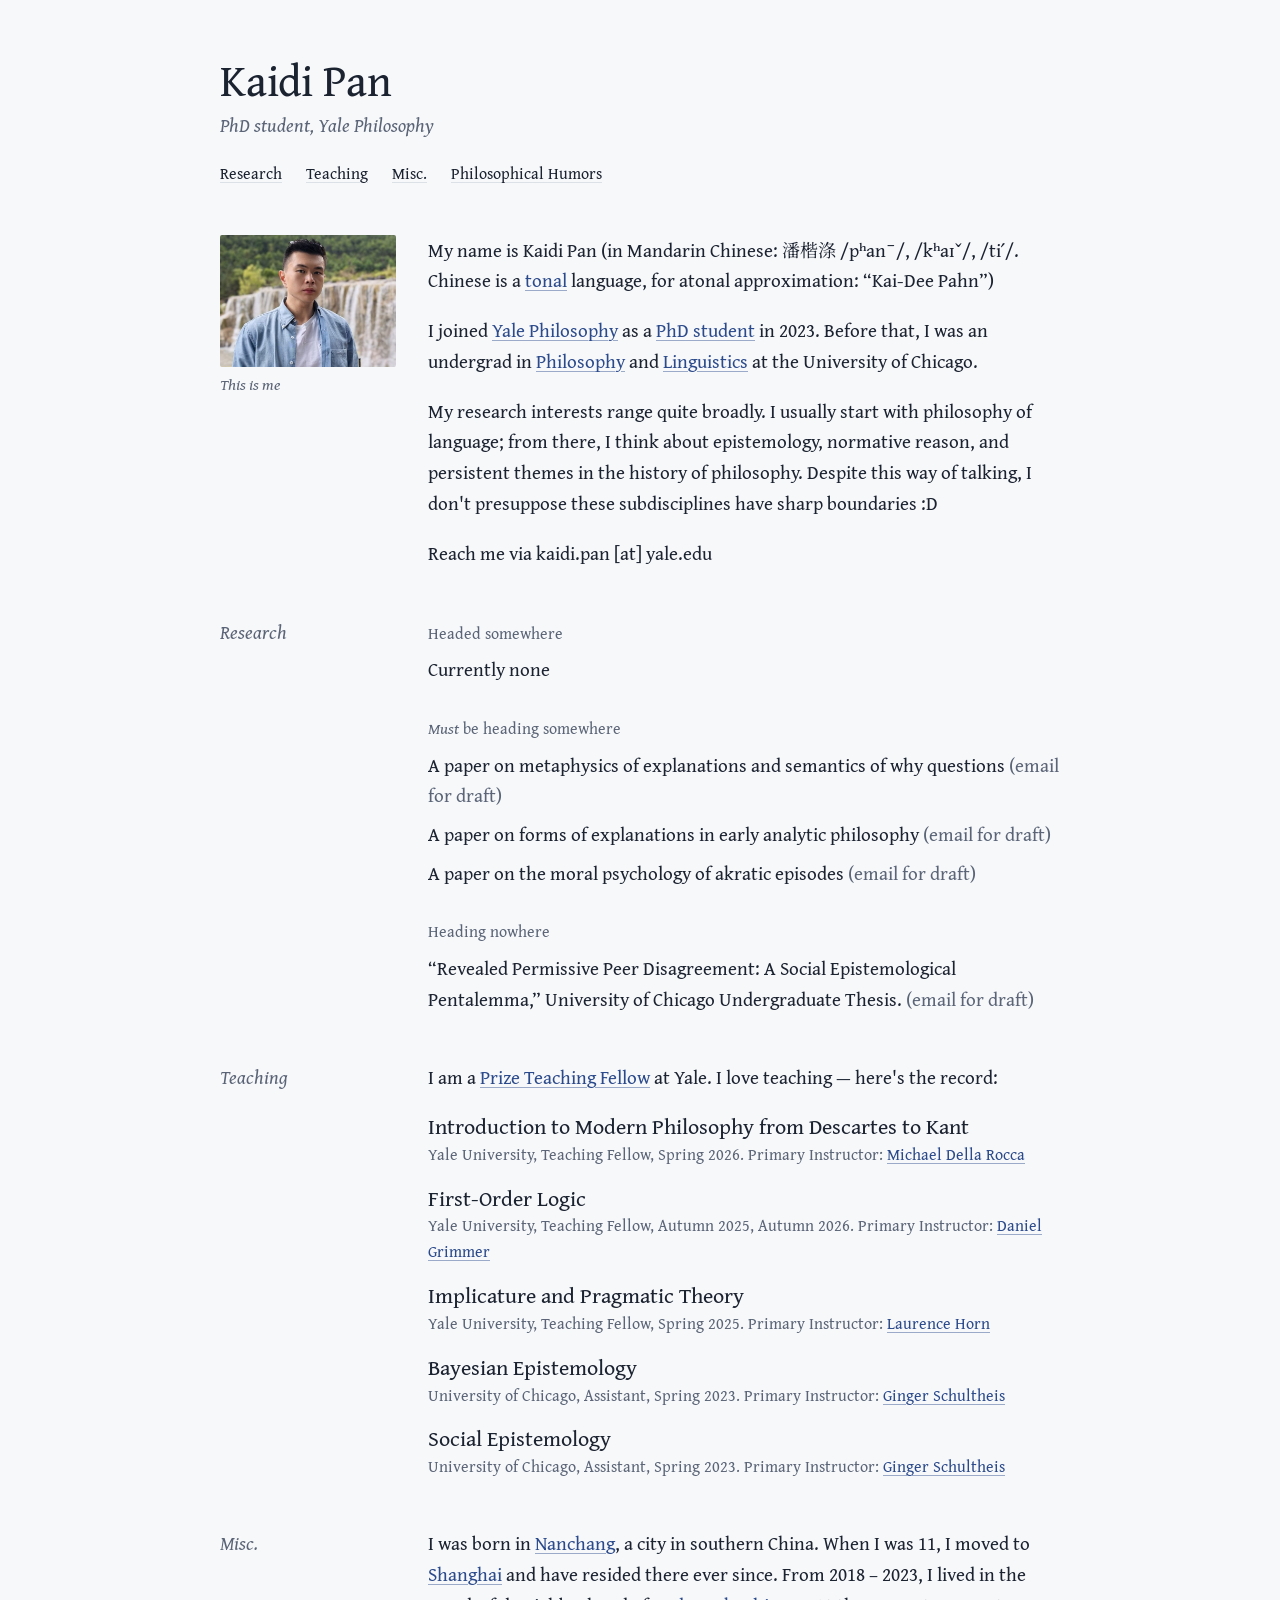
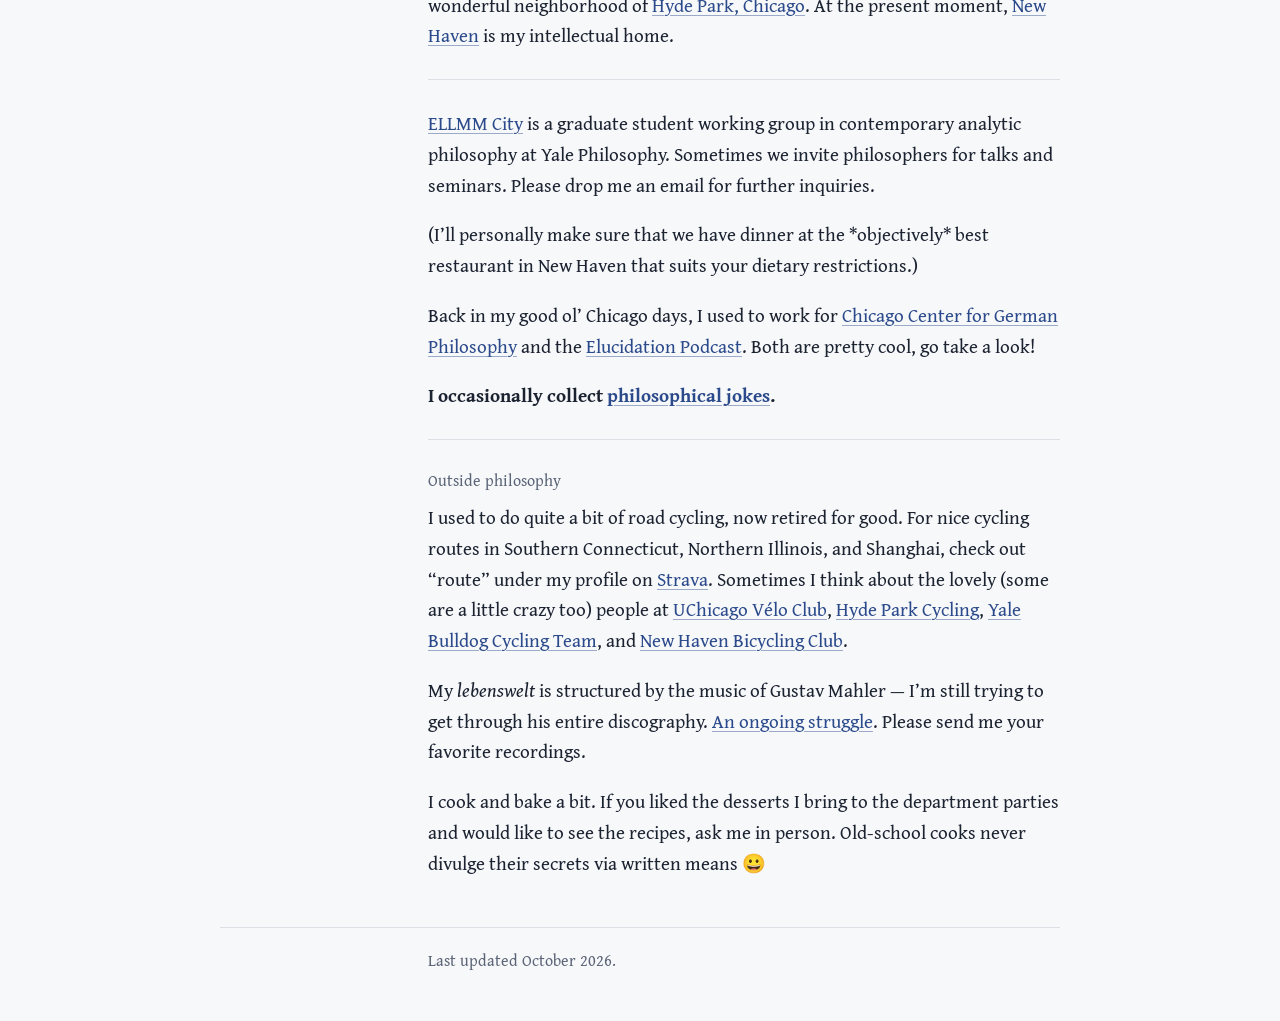
==== commit 3855f9ee: "Add files via upload" ====
--- a/index.html
+++ b/index.html
@@ -3,8 +3,69 @@
 <head>
   <meta charset="utf-8">
   <meta name="viewport" content="width=device-width, initial-scale=1, viewport-fit=cover">
-  <title>Kaidi Pan</title>
-  <meta name="description" content="Kaidi Pan, PhD student in philosophy at Yale: philosophy of language, epistemology, and normative reason / metaethics.">
+  <title>Kaidi Pan · Philosophy, Yale University</title>
+  <meta name="description" content="Kaidi Pan (潘楷涤), PhD student in philosophy at Yale University: philosophy of language, epistemology, normative reason, and the history of philosophy.">
+  <meta name="author" content="Kaidi Pan">
+  <link rel="canonical" href="https://kaidi-pan.github.io/">
+
+  <!-- How the page looks when the link is shared (Slack, iMessage, social media) -->
+  <meta property="og:type" content="profile">
+  <meta property="og:site_name" content="Kaidi Pan">
+  <meta property="og:title" content="Kaidi Pan">
+  <meta property="og:description" content="Kaidi Pan (潘楷涤), PhD student in philosophy at Yale University: philosophy of language, epistemology, normative reason, and the history of philosophy.">
+  <meta property="og:url" content="https://kaidi-pan.github.io/">
+  <meta property="og:image" content="https://kaidi-pan.github.io/photo.jpg">
+  <meta property="og:image:alt" content="Kaidi Pan">
+  <meta property="profile:first_name" content="Kaidi">
+  <meta property="profile:last_name" content="Pan">
+  <meta name="twitter:card" content="summary">
+
+  <!-- Structured data: tells search engines who this page is about -->
+  <script type="application/ld+json">
+{
+  "@context": "https://schema.org",
+  "@type": "ProfilePage",
+  "url": "https://kaidi-pan.github.io/",
+  "dateModified": "2026-10-11",
+  "mainEntity": {
+    "@type": "Person",
+    "@id": "https://kaidi-pan.github.io/#person",
+    "name": "Kaidi Pan",
+    "alternateName": "潘楷涤",
+    "givenName": "Kaidi",
+    "familyName": "Pan",
+    "url": "https://kaidi-pan.github.io/",
+    "image": "https://kaidi-pan.github.io/photo.jpg",
+    "jobTitle": "PhD student in philosophy",
+    "affiliation": {
+      "@type": "Organization",
+      "name": "Department of Philosophy, Yale University",
+      "url": "https://philosophy.yale.edu/"
+    },
+    "alumniOf": {
+      "@type": "CollegeOrUniversity",
+      "name": "University of Chicago",
+      "url": "https://www.uchicago.edu/"
+    },
+    "award": "Prize Teaching Fellow, Yale University",
+    "knowsAbout": [
+      "Philosophy of language",
+      "Semantics",
+      "Linguistics",
+      "Epistemology",
+      "Normative reasons",
+      "Metaethics",
+      "Moral psychology",
+      "Explanation",
+      "History of analytic philosophy",
+      "Early modern philosophy"
+    ],
+    "sameAs": [
+      "https://philosophy.yale.edu/profile/kaidi-pan"
+    ]
+  }
+}
+  </script>
   <link rel="icon" href="favicon.svg" type="image/svg+xml">
   <link rel="preconnect" href="https://fonts.googleapis.com">
   <link rel="preconnect" href="https://fonts.gstatic.com" crossorigin>
@@ -36,12 +97,12 @@
     <!-- HELLO -->
     <section class="row intro" id="hello" aria-label="Hello">
       <figure class="portrait">
-        <img src="photo.jpg" width="667" height="500" alt="Kaidi Pan" onerror="this.closest('figure').hidden = true">
+        <img src="photo.jpg" width="900" height="1115" alt="Kaidi Pan" onerror="this.closest('figure').hidden = true">
         <figcaption>This is me</figcaption>
       </figure>
       <div class="body">
         <p>My name is Kaidi Pan (in Mandarin Chinese: <span lang="zh-Hans" class="hanzi">潘楷涤</span> <span class="ipa">/pʰanˉ/, /kʰaɪˇ/, /tiˊ/</span>. Chinese is a <a href="https://en.wikipedia.org/wiki/Standard_Chinese_phonology#Tones" target="_blank">tonal</a> language, for atonal approximation: “Kai-Dee Pahn”)</p>
-        <p>I joined <a href="https://philosophy.yale.edu/" target="_blank">Yale Philosophy</a> as a <a href="https://philosophy.yale.edu/people/graduate-students" target="_blank">PhD student</a> in 2023. Before that, I was an undergrad in <a href="https://philosophy.uchicago.edu/" target="_blank">Philosophy</a> and <a href="https://linguistics.uchicago.edu/">Linguistics</a> at the University of Chicago.</p>
+        <p>I joined <a href="https://philosophy.yale.edu/" target="_blank">Yale Philosophy</a> as a <a href="https://philosophy.yale.edu/people/graduate-students" target="_blank">PhD student</a> in 2023. Before that, I was an undergrad in <a href="https://philosophy.uchicago.edu/" target="_blank">Philosophy</a> and <a href="https://linguistics.uchicago.edu/" target="_blank">Linguistics</a> at the University of Chicago.</p>
         <p>My research interests range quite broadly. I usually start with philosophy of language; from there, I think about epistemology, normative reason, and persistent themes in the history of philosophy. Despite this way of talking, I don't presuppose these subdisciplines have sharp boundaries :D</p>
         <p>Reach me via kaidi.pan [at] yale.edu</p>
       </div>
@@ -79,7 +140,7 @@
     <section class="row" id="teaching">
       <h2>Teaching</h2>
       <div class="body">
-        <p> I am a <a href="https://gsas.yale.edu/teaching-fellow-program/prize-teaching-fellows" target="_blank">Prize Teaching Fellow</a></span> at Yale. I love teaching — here's the record:
+        <p>I am a <a href="https://gsas.yale.edu/teaching-fellow-program/prize-teaching-fellows" target="_blank">Prize Teaching Fellow</a> at Yale. I love teaching — here's the record:</p>
         <ul class="items courses">
           <li>
             <span class="course">Introduction to Modern Philosophy from Descartes to Kant</span>
@@ -115,7 +176,7 @@
 
         <p><a href="https://philosophy.yale.edu/graduates/working-groups" target="_blank">ELLMM City</a> is a graduate student working group in contemporary analytic philosophy at Yale Philosophy. Sometimes we invite philosophers for talks and seminars. Please drop me an email for further inquiries.</p>
         <p>(I’ll personally make sure that we have dinner at the *objectively* best restaurant in New Haven that suits your dietary restrictions.)</p>
-        <p>Back in my good ol’ Chicago days, I used to work for <a href="https://centerforgermanphilosophy.uchicago.edu/ "target="_blank">Chicago Center for German Philosophy</a> and the <a href="https://elucidations.vercel.app/" target="_blank">Elucidation Podcast</a>. Both are pretty cool, go take a look!</p>
+        <p>Back in my good ol’ Chicago days, I used to work for <a href="https://centerforgermanphilosophy.uchicago.edu/" target="_blank">Chicago Center for German Philosophy</a> and the <a href="https://elucidations.vercel.app/" target="_blank">Elucidation Podcast</a>. Both are pretty cool, go take a look!</p>
         <p><strong>I occasionally collect <a href="jokes.html">philosophical jokes</a>.</strong></p>
 
         <hr>
